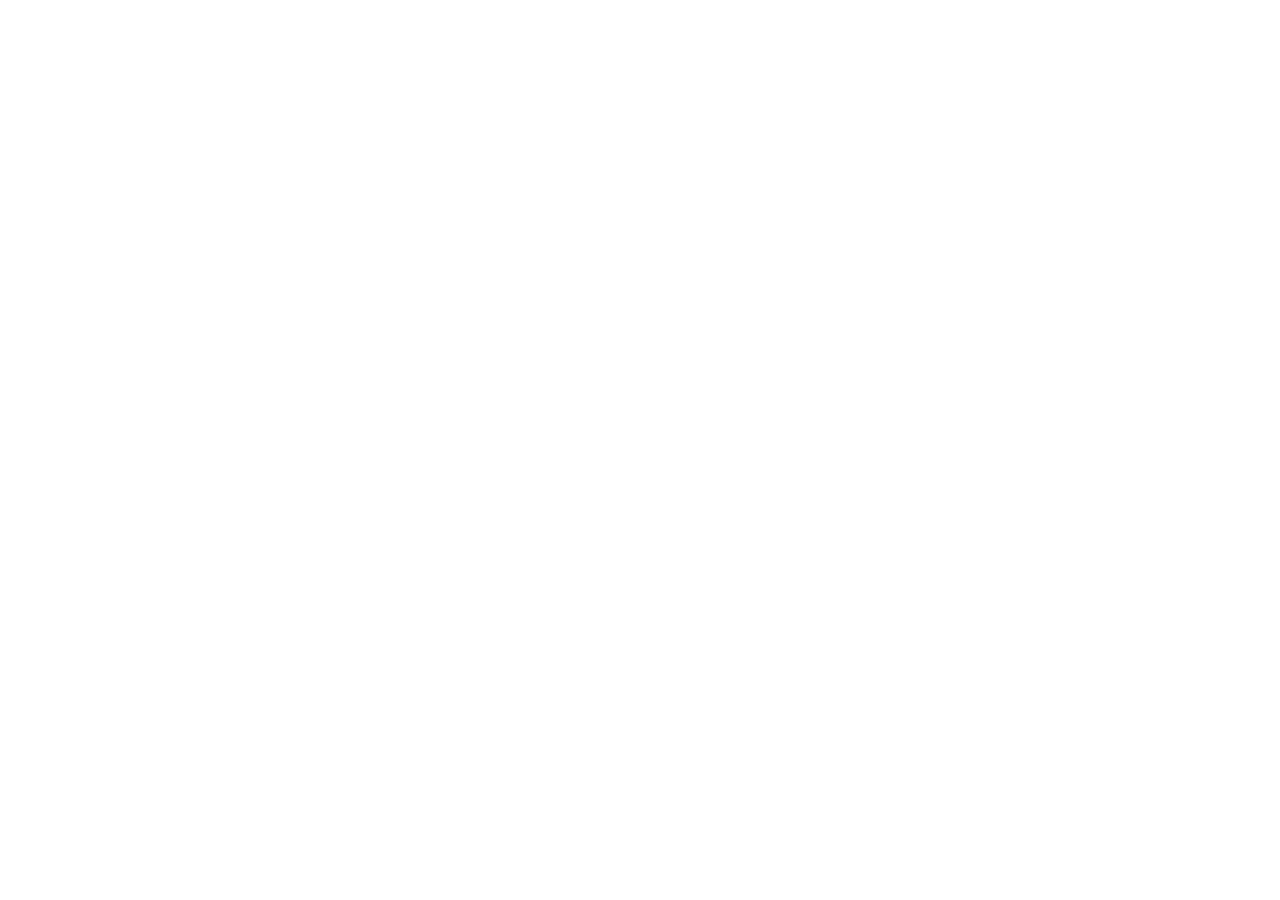
==== web.html @ 354cf011 "First commit" ====
<!DOCTYPE html>
<html lang="en">
<head>
    <meta charset="UTF-8">
    <meta name="viewport" content="width=device-width, initial-scale=1.0">
    <title>Assignment1</title>
</head>
<body>
    
</body>
</html>
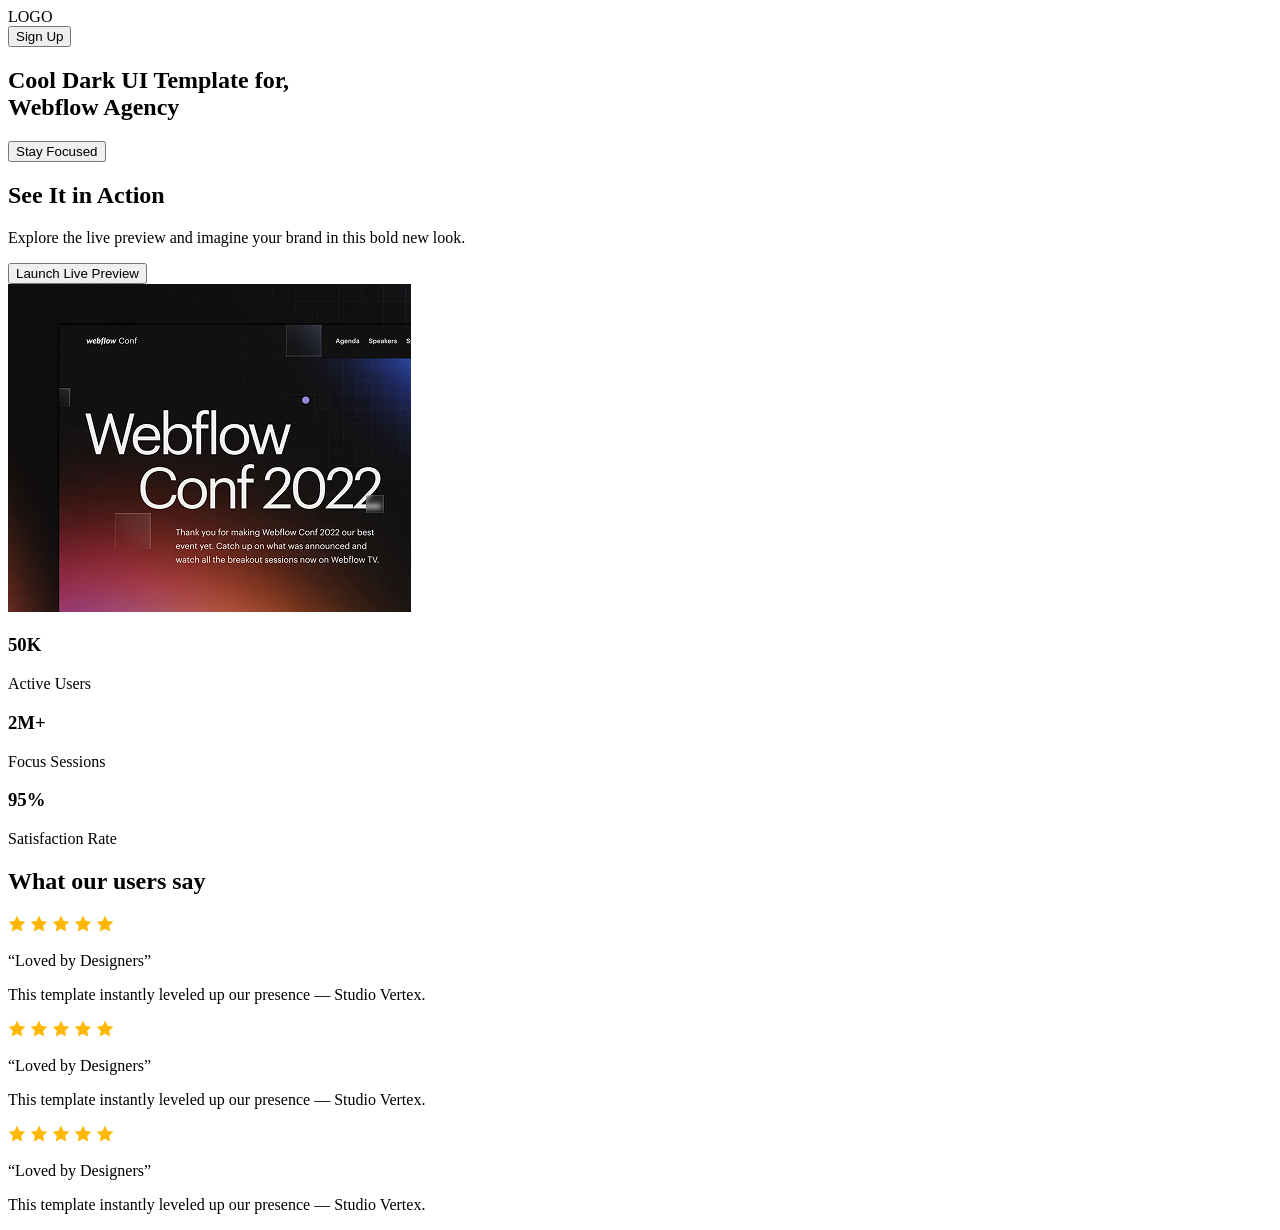
==== commit bf225855: "Second commit" ====
--- a/web.html
+++ b/web.html
@@ -6,6 +6,71 @@
     <title>Assignment1</title>
 </head>
 <body>
-    
+    <head class="header">
+        <div class="logo"> LOGO </div>
+        <button class="btn">Sign Up</button>
+    </head>
+
+    <section class="section">
+        <h1>Cool Dark UI Template for,<br>Webflow Agency</h1>
+        <button class="btn">Stay Focused</button>
+    </section>
+
+    <section class="action">
+        <div class="action2">
+            <h2>See It in Action</h2>
+            <p>Explore the live preview and imagine your brand in this bold new look.</p>
+            <button class="btn">Launch Live Preview</button>
+        </div>
+        <img src="wc-mini.png" alt="wait please" class="action-pic">
+    </section>
+
+    <section class="productive">
+    <div class="stat-box">
+      <h3>50K</h3>
+      <p>Active Users</p>
+    </div>
+    <div class="stat-box">
+      <h3>2M+</h3>
+      <p>Focus Sessions</p>
+    </div>
+    <div class="stat-box">
+      <h3>95%</h3>
+      <p>Satisfaction Rate</p>
+    </div>
+  </section>
+
+    <section class="reviews">
+    <h2>What our users say</h2>
+    <div class="review-container">
+      <div class="review">
+        <img src="icon-star.png" alt="star">
+        <img src="icon-star.png" alt="star">
+        <img src="icon-star.png" alt="star">
+        <img src="icon-star.png" alt="star">
+        <img src="icon-star.png" alt="star">
+        <p>“Loved by Designers”</p>
+        <p>This template instantly leveled up our presence — Studio Vertex.</p>
+      </div>
+      <div class="review">
+         <img src="icon-star.png" alt="star">
+        <img src="icon-star.png" alt="star">
+        <img src="icon-star.png" alt="star">
+        <img src="icon-star.png" alt="star">
+        <img src="icon-star.png" alt="star">
+        <p>“Loved by Designers”</p>
+        <p>This template instantly leveled up our presence — Studio Vertex.</p>
+      </div>
+      <div class="review">
+         <img src="icon-star.png" alt="star">
+        <img src="icon-star.png" alt="star">
+        <img src="icon-star.png" alt="star">
+        <img src="icon-star.png" alt="star">
+        <img src="icon-star.png" alt="star">
+        <p>“Loved by Designers”</p>
+        <p>This template instantly leveled up our presence — Studio Vertex.</p>
+      </div>
+    </div>
+  </section>
 </body>
 </html>
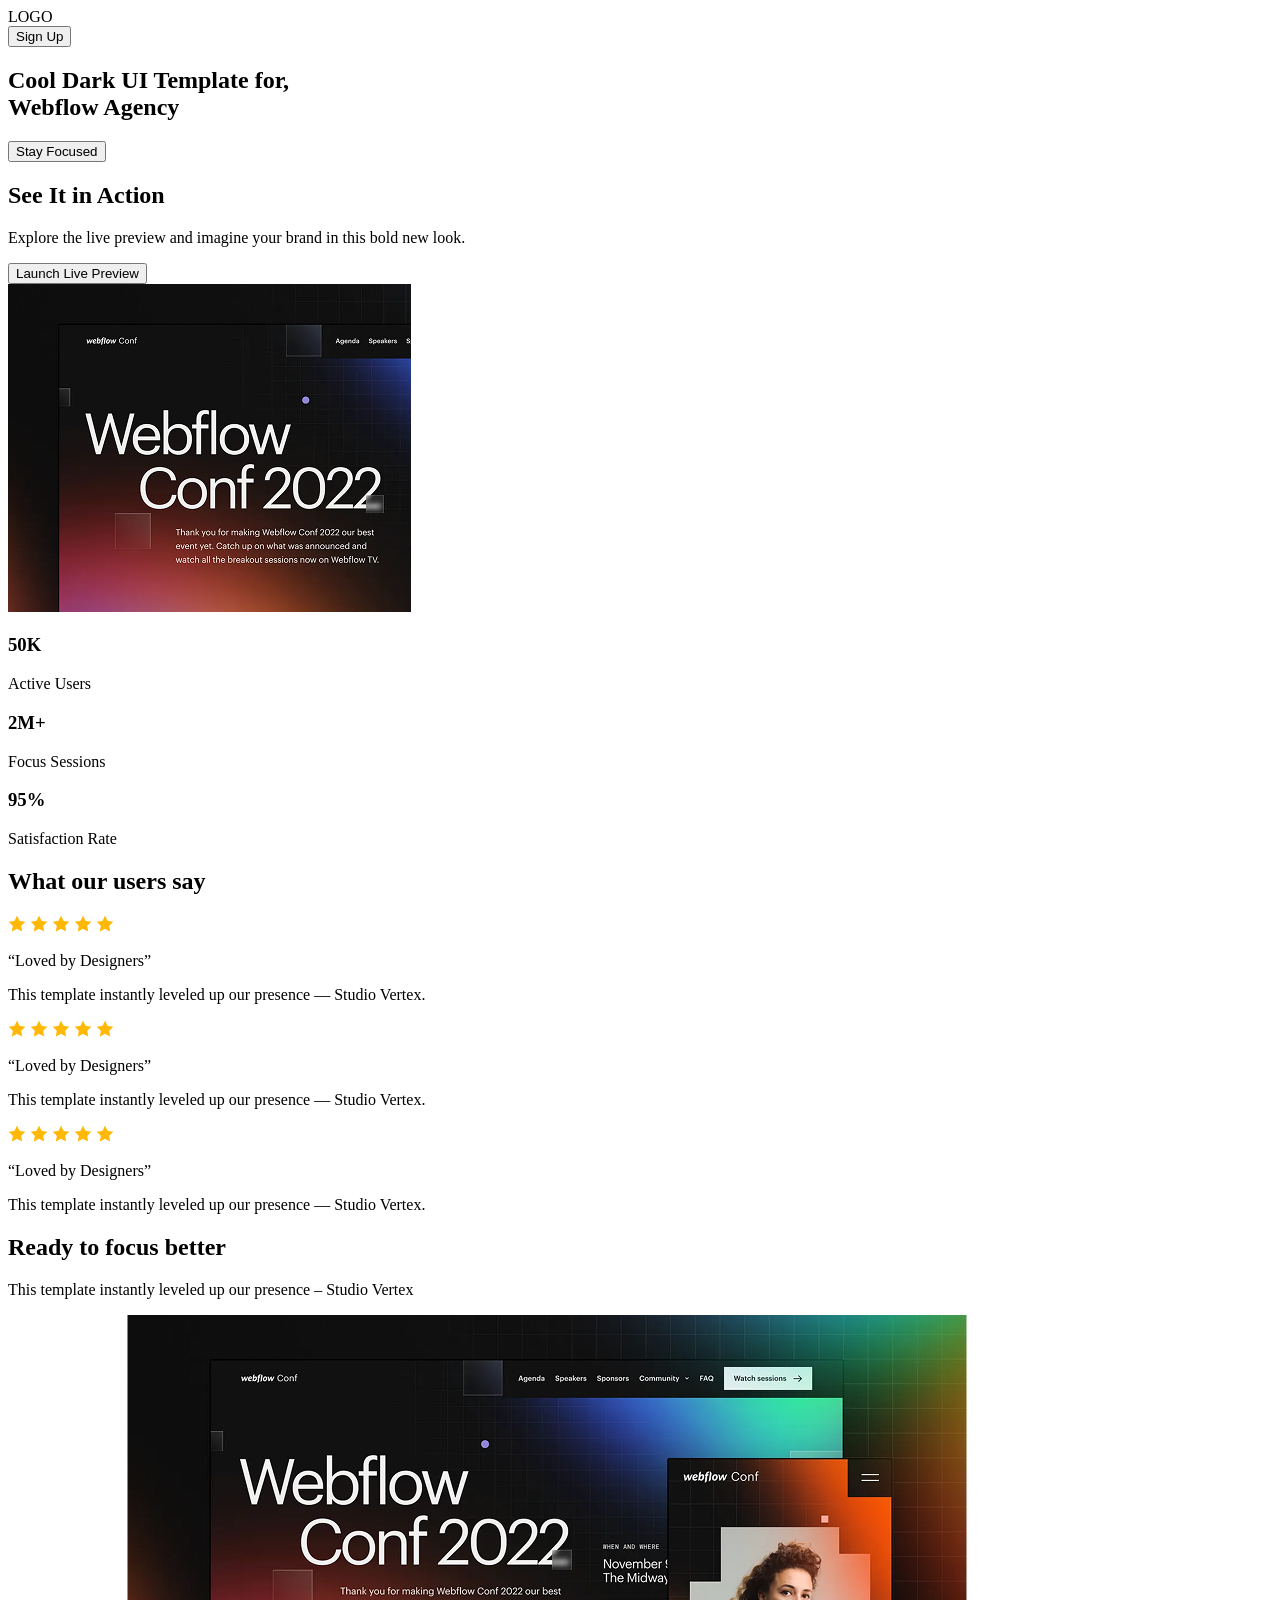
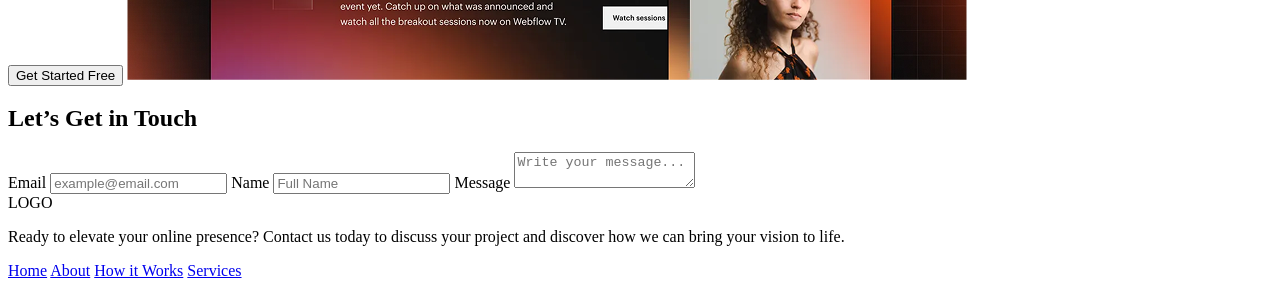
==== commit 66b70893: "Second commit" ====
--- a/web.html
+++ b/web.html
@@ -72,5 +72,36 @@
       </div>
     </div>
   </section>
+  <section class="focus">
+    <h2>Ready to focus better</h2>
+    <p>This template instantly leveled up our presence – Studio Vertex</p>
+    <button class="btn">Get Started Free</button>
+    <img src="wc-big.png" alt="FOCUS" class="focus-image">
+  </section>
+
+   <section class="Intouch">
+    <h2>Let’s Get in Touch</h2>
+    <form>
+      <label for="email">Email</label>
+    <input id="email" type="email" placeholder="example@email.com" required>
+
+    <label for="name">Name</label>
+    <input id="name" type="text" placeholder="Full Name" required>
+
+    <label for="message">Message</label>
+    <textarea id="message" placeholder="Write your message..." required></textarea>
+    </form>
+  </section>
+
+    <footer class="footer">
+    <div class="logo">LOGO</div>
+    <p>Ready to elevate your online presence? Contact us today to discuss your project and discover how we can bring your vision to life.</p>
+    <div class="footer-links">
+      <a href="#">Home</a>
+      <a href="#">About</a>
+      <a href="#">How it Works</a>
+      <a href="#">Services</a>
+    </div>
+  </footer>
 </body>
 </html>
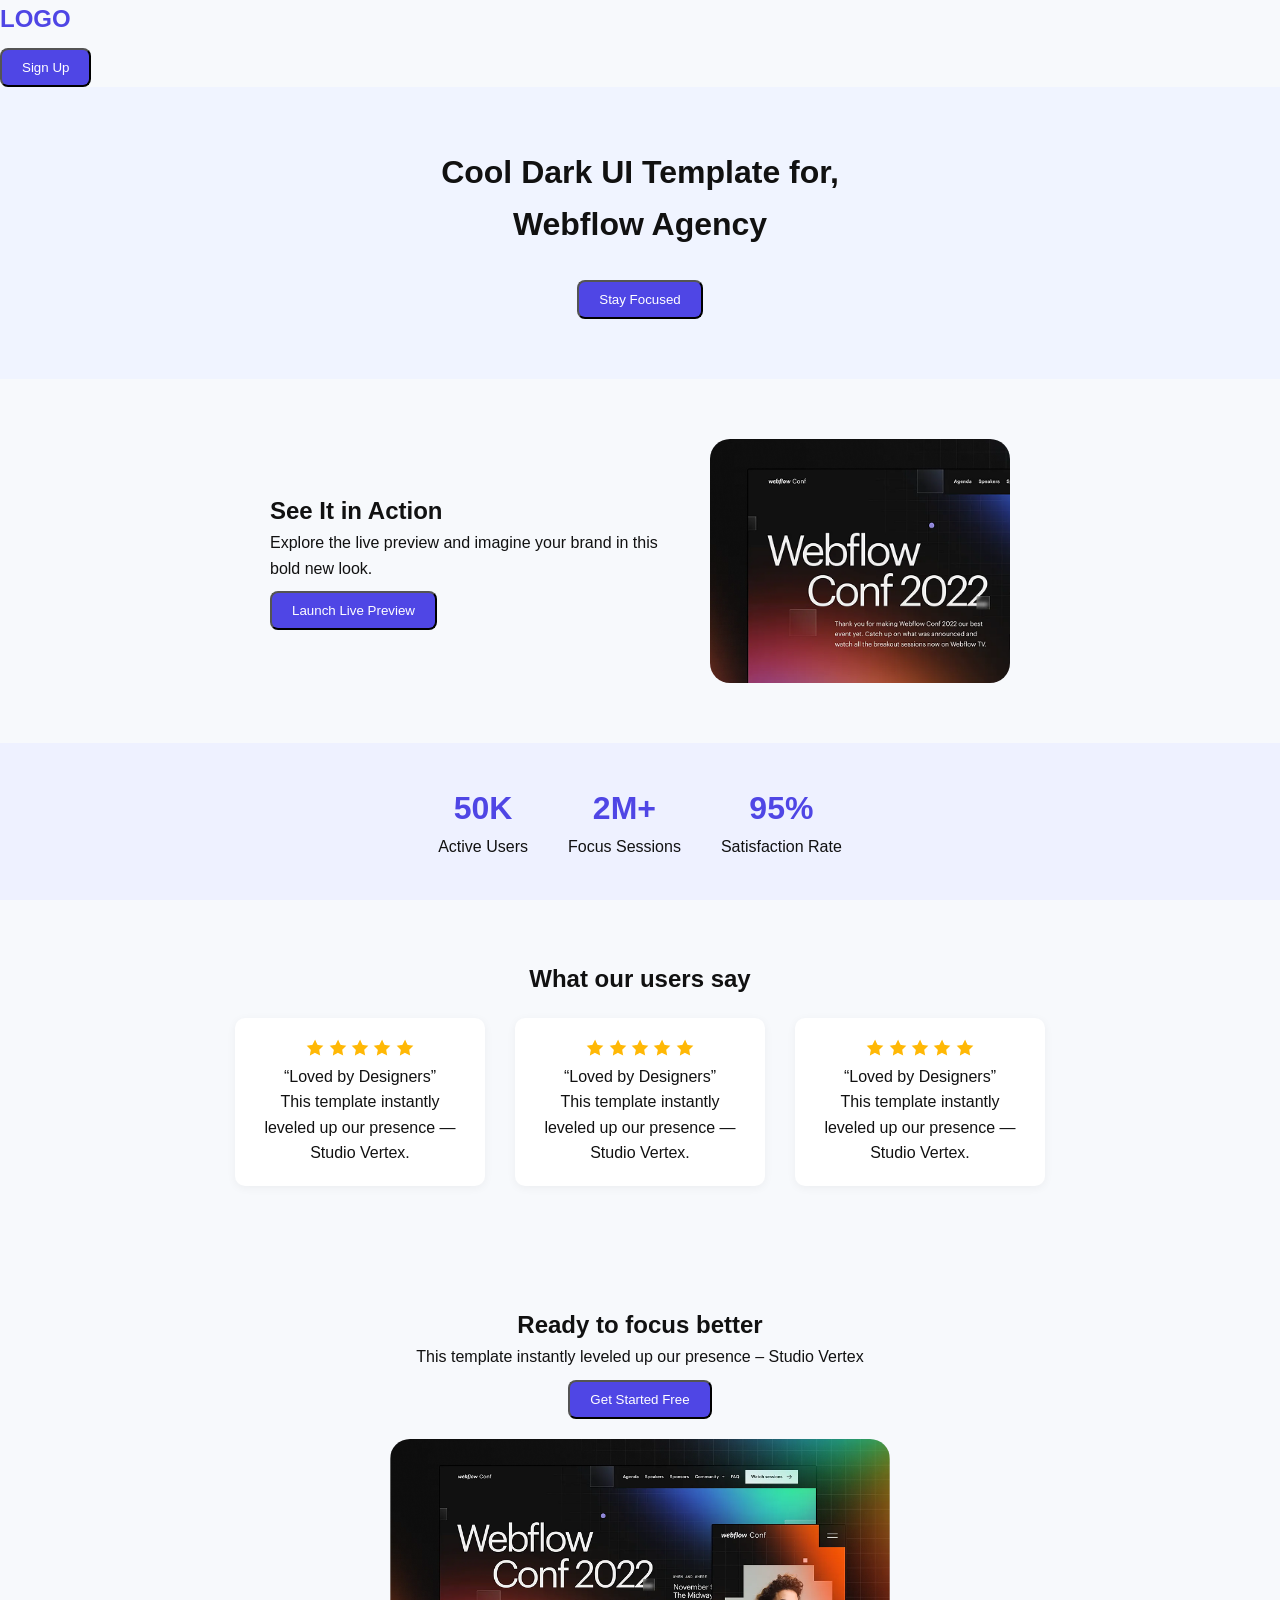
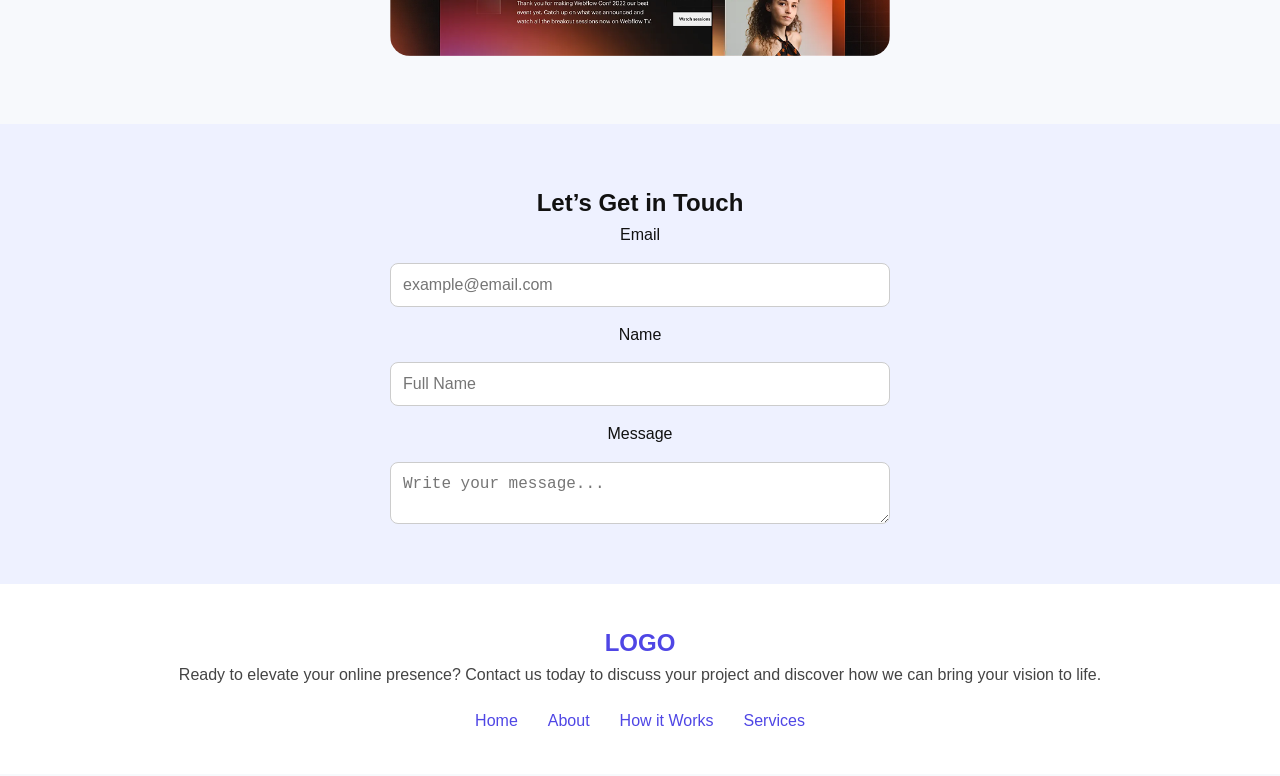
==== commit de977a64: "Second commit" ====
--- a/web.html
+++ b/web.html
@@ -4,6 +4,7 @@
     <meta charset="UTF-8">
     <meta name="viewport" content="width=device-width, initial-scale=1.0">
     <title>Assignment1</title>
+    <link rel="stylesheet" href="style.css">
 </head>
 <body>
     <head class="header">
@@ -26,15 +27,15 @@
     </section>
 
     <section class="productive">
-    <div class="stat-box">
+    <div class="productive-box">
       <h3>50K</h3>
       <p>Active Users</p>
     </div>
-    <div class="stat-box">
+    <div class="productive-box">
       <h3>2M+</h3>
       <p>Focus Sessions</p>
     </div>
-    <div class="stat-box">
+    <div class="productive-box">
       <h3>95%</h3>
       <p>Satisfaction Rate</p>
     </div>
@@ -75,12 +76,14 @@
   <section class="focus">
     <h2>Ready to focus better</h2>
     <p>This template instantly leveled up our presence – Studio Vertex</p>
-    <button class="btn">Get Started Free</button>
+    <button class="btn">Get Started Free</button><br>
     <img src="wc-big.png" alt="FOCUS" class="focus-image">
   </section>
 
-   <section class="Intouch">
-    <h2>Let’s Get in Touch</h2>
+   <section class="contact">
+    <div>
+         <h2>Let’s Get in Touch</h2>
+    </div>
     <form>
       <label for="email">Email</label>
     <input id="email" type="email" placeholder="example@email.com" required>
--- a/style.css
+++ b/style.css
@@ -0,0 +1,149 @@
+* {
+  margin: 0;
+  padding: 0;
+  box-sizing: border-box;
+}
+
+body {
+  font-family: 'Arial', sans-serif;
+  background-color: #f7f9fc;
+  color: #111;
+  line-height: 1.6;
+}
+
+a {
+  text-decoration: none;
+}
+
+.btn {
+  background-color: #4f46e5;
+  color: #fff;
+  padding: 10px 20px;
+  border-radius: 8px;
+  display: inline-block;
+  margin-top: 10px;
+}
+
+.header {
+  display: flex;
+  justify-content: space-between;
+  padding: 20px 40px;
+  background-color: #fff;
+  box-shadow: 0 2px 5px rgba(0,0,0,0.05);
+}
+
+.logo {
+  font-weight: bold;
+  font-size: 24px;
+  color: #4f46e5;
+}
+.section {
+  text-align: center;
+  padding: 60px 20px;
+  background-color: #f0f4ff;
+}
+
+.section h1 {
+  font-size: 2rem;
+  margin-bottom: 20px;
+}
+.action {
+  display: flex;
+  flex-wrap: wrap;
+  align-items: center;
+  padding: 60px 20px;
+  justify-content: center;
+  gap: 40px;
+}
+
+.action2 {
+  max-width: 400px;
+}
+
+.action-pic{
+  max-width: 300px;
+  border-radius: 20px;
+}
+.productive {
+  display: flex;
+  justify-content: center;
+  background-color: #eef1ff;
+  padding: 40px;
+  gap: 40px;
+  text-align: center;
+}
+
+.productive-box h3 {
+  font-size: 2rem;
+  color: #4f46e5;
+}
+.reviews {
+  text-align: center;
+  padding: 60px 20px;
+}
+
+.review-container {
+  display: flex;
+  justify-content: center;
+  gap: 30px;
+  flex-wrap: wrap;
+  margin-top: 20px;
+}
+
+.review {
+  background-color: #fff;
+  border-radius: 10px;
+  padding: 20px;
+  width: 250px;
+  box-shadow: 0 2px 10px rgba(0,0,0,0.05);
+}
+.focus {
+  text-align: center;
+  padding: 60px 20px;
+  background-color: #f7f9fc;
+}
+
+.focus-image {
+  max-width: 500px;
+  margin-top: 20px;
+  border-radius: 20px;
+}
+.contact {
+  background-color: #eef1ff;
+  padding: 60px 20px;
+  text-align: center;
+}
+
+.contact form {
+  max-width: 500px;
+  margin: auto;
+  display: flex;
+  flex-direction: column;
+  gap: 15px;
+}
+
+.contact input,
+.contact textarea {
+  padding: 12px;
+  border: 1px solid #ccc;
+  border-radius: 8px;
+  font-size: 16px;
+}
+
+.footer {
+  padding: 40px 20px;
+  text-align: center;
+  background-color: #fff;
+  color: #444;
+}
+
+.footer-links {
+  margin-top: 20px;
+  display: flex;
+  justify-content: center;
+  gap: 30px;
+}
+
+.footer-links a {
+  color: #4f46e5;
+}
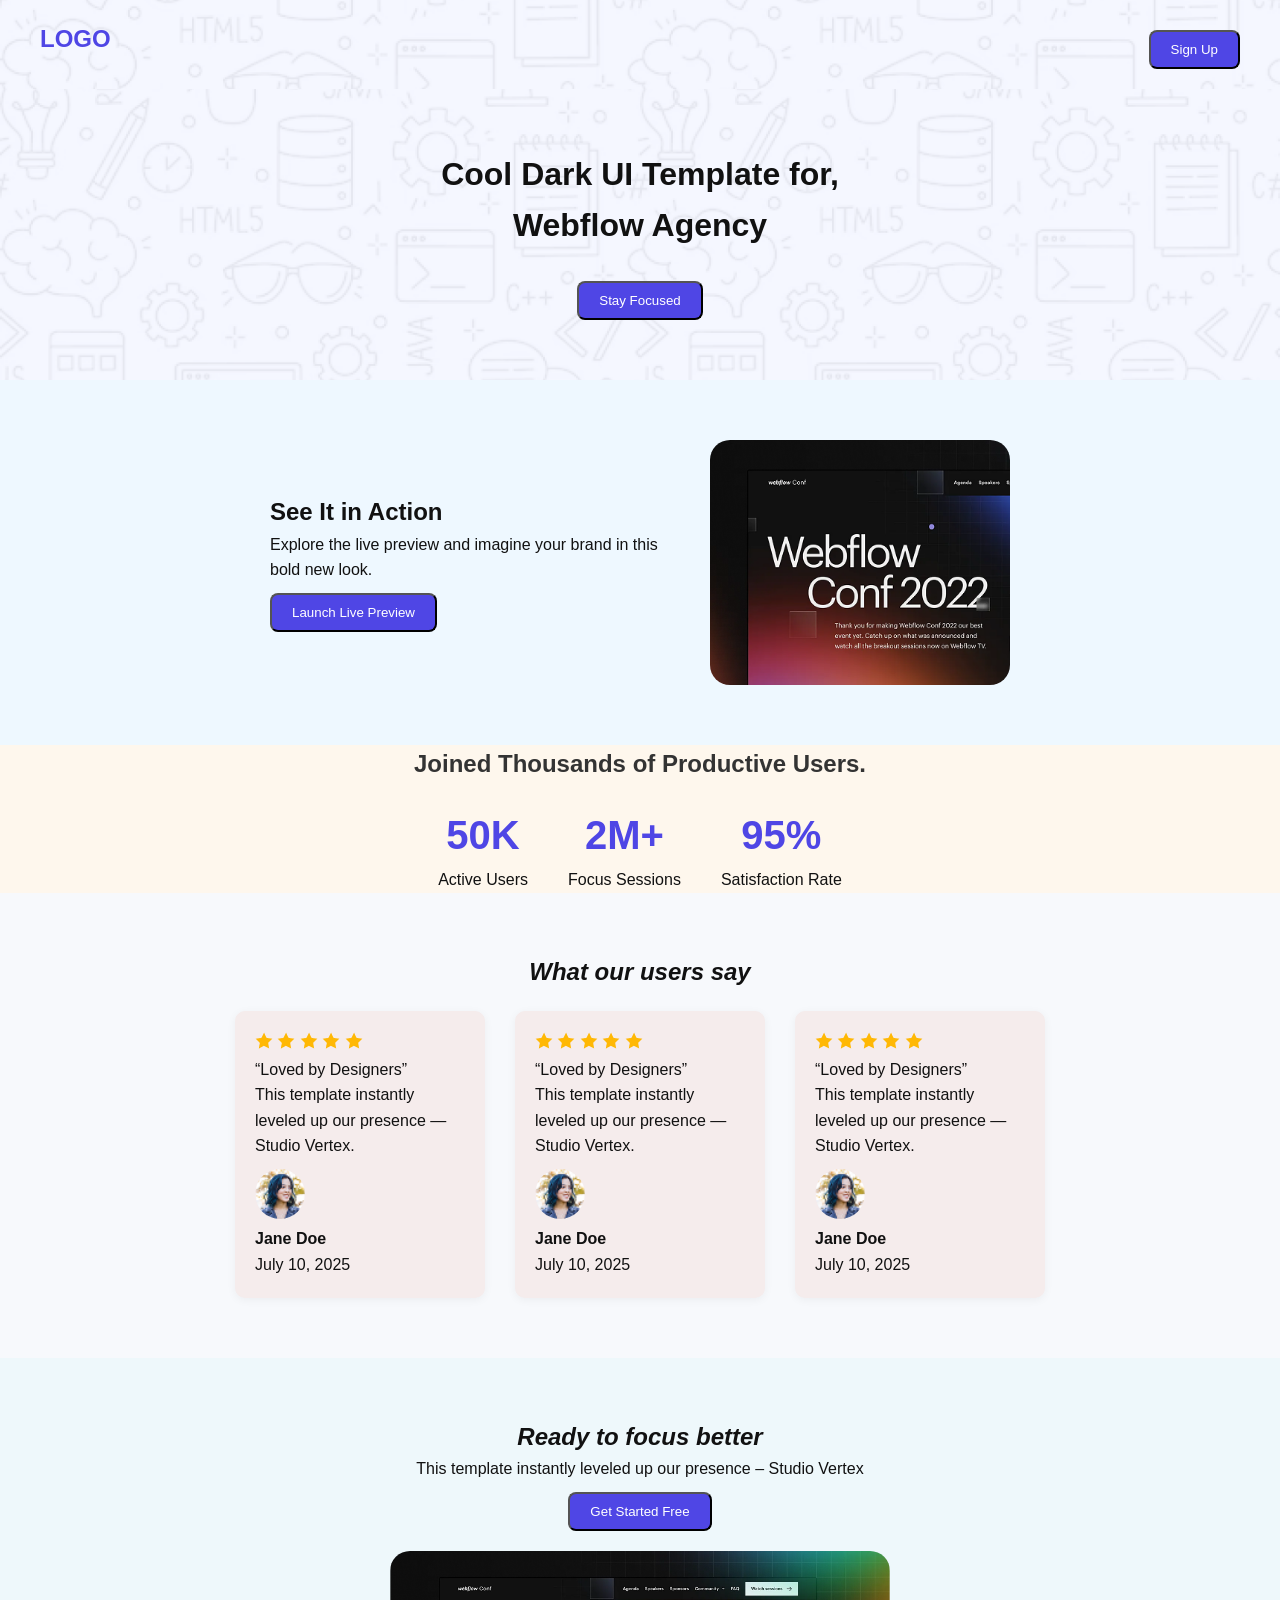
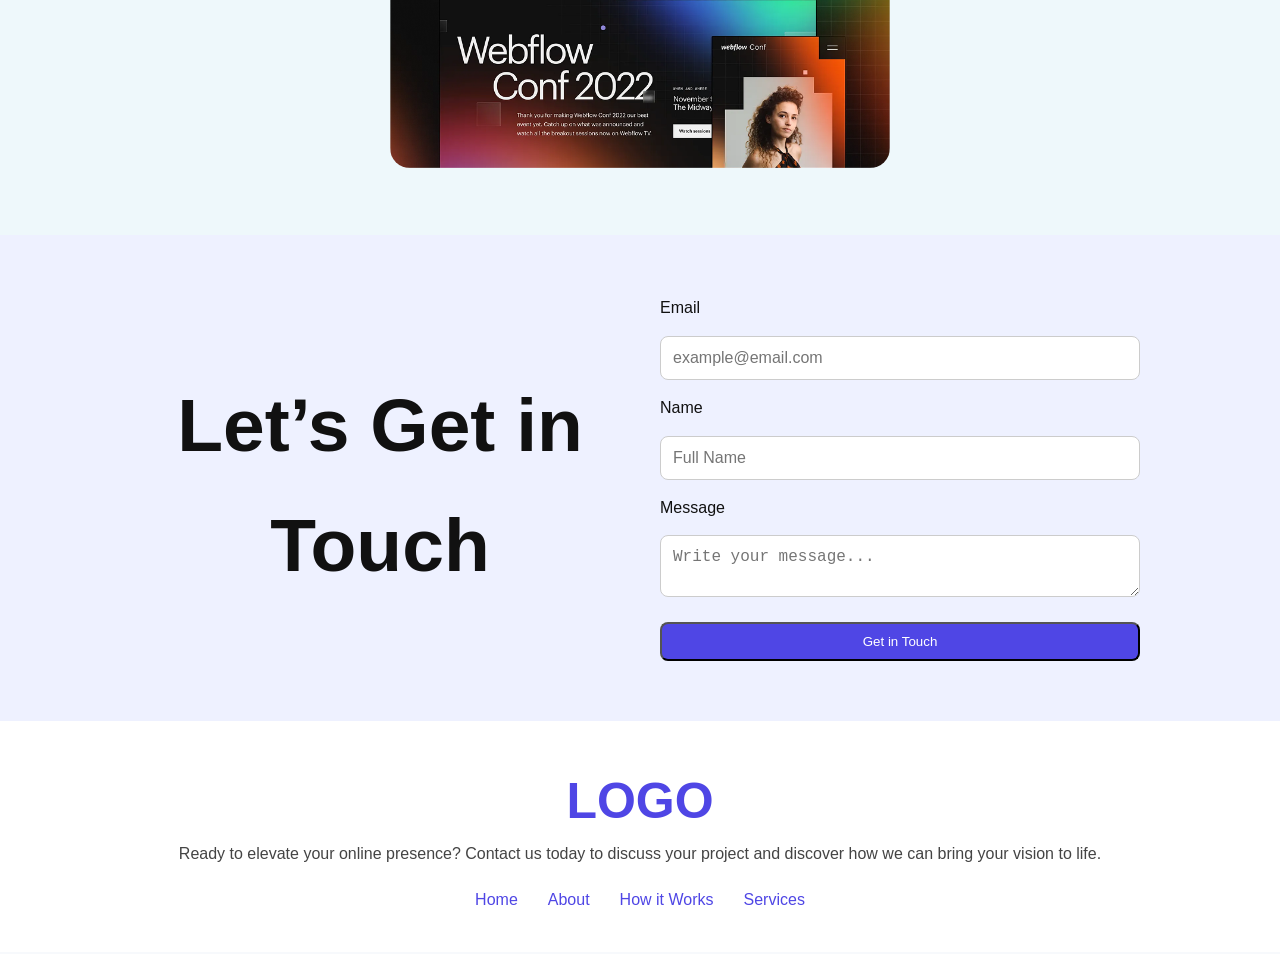
==== commit b32ec7b8: "Second commit" ====
--- a/web.html
+++ b/web.html
@@ -7,10 +7,10 @@
     <link rel="stylesheet" href="style.css">
 </head>
 <body>
-    <head class="header">
+    <header class="header">
         <div class="logo"> LOGO </div>
         <button class="btn">Sign Up</button>
-    </head>
+    </header>
 
     <section class="section">
         <h1>Cool Dark UI Template for,<br>Webflow Agency</h1>
@@ -27,22 +27,28 @@
     </section>
 
     <section class="productive">
-    <div class="productive-box">
-      <h3>50K</h3>
-      <p>Active Users</p>
+  <div class="productive-content">
+    <h2>Joined Thousands of Productive Users.</h2>
+    <div class="productive-boxes">
+      <div class="productive-box">
+        <h3>50K</h3>
+        <p>Active Users</p>
+      </div>
+      <div class="productive-box">
+        <h3>2M+</h3>
+        <p>Focus Sessions</p>
+      </div>
+      <div class="productive-box">
+        <h3>95%</h3>
+        <p>Satisfaction Rate</p>
+      </div>
     </div>
-    <div class="productive-box">
-      <h3>2M+</h3>
-      <p>Focus Sessions</p>
-    </div>
-    <div class="productive-box">
-      <h3>95%</h3>
-      <p>Satisfaction Rate</p>
-    </div>
-  </section>
+  </div>
+</section>
+
 
     <section class="reviews">
-    <h2>What our users say</h2>
+    <h2 style="text-align: center;"><i>What our users say</i></h2>
     <div class="review-container">
       <div class="review">
         <img src="icon-star.png" alt="star">
@@ -52,37 +58,47 @@
         <img src="icon-star.png" alt="star">
         <p>“Loved by Designers”</p>
         <p>This template instantly leveled up our presence — Studio Vertex.</p>
+        <img src="avatar.png" alt="reviewer" class="reviewer-img">
+       <p><strong>Jane Doe</strong></p>
+       <p>July 10, 2025</p>
       </div>
       <div class="review">
-         <img src="icon-star.png" alt="star">
+        <img src="icon-star.png" alt="star">
         <img src="icon-star.png" alt="star">
         <img src="icon-star.png" alt="star">
         <img src="icon-star.png" alt="star">
         <img src="icon-star.png" alt="star">
         <p>“Loved by Designers”</p>
         <p>This template instantly leveled up our presence — Studio Vertex.</p>
+        <img src="avatar.png" alt="reviewer" class="reviewer-img">
+       <p><strong>Jane Doe</strong></p>
+       <p>July 10, 2025</p>
       </div>
       <div class="review">
-         <img src="icon-star.png" alt="star">
+        <img src="icon-star.png" alt="star">
         <img src="icon-star.png" alt="star">
         <img src="icon-star.png" alt="star">
         <img src="icon-star.png" alt="star">
         <img src="icon-star.png" alt="star">
         <p>“Loved by Designers”</p>
         <p>This template instantly leveled up our presence — Studio Vertex.</p>
+        <img src="avatar.png" alt="reviewer" class="reviewer-img">
+       <p><strong>Jane Doe</strong></p>
+       <p>July 10, 2025</p>
       </div>
     </div>
   </section>
   <section class="focus">
-    <h2>Ready to focus better</h2>
+    <h2><i>Ready to focus better</i></h2>
     <p>This template instantly leveled up our presence – Studio Vertex</p>
     <button class="btn">Get Started Free</button><br>
     <img src="wc-big.png" alt="FOCUS" class="focus-image">
   </section>
 
    <section class="contact">
-    <div>
-         <h2>Let’s Get in Touch</h2>
+    <div class="contact-wrapper">
+         <div class="contact-title">
+      <h2>Let’s Get in Touch</h2>
     </div>
     <form>
       <label for="email">Email</label>
@@ -93,11 +109,13 @@
 
     <label for="message">Message</label>
     <textarea id="message" placeholder="Write your message..." required></textarea>
+      <button class="btn" type="submit">Get in Touch</button>
     </form>
+    </div>
   </section>
 
     <footer class="footer">
-    <div class="logo">LOGO</div>
+    <div class="logo" style="font-size: 50px;">LOGO</div>
     <p>Ready to elevate your online presence? Contact us today to discuss your project and discover how we can bring your vision to life.</p>
     <div class="footer-links">
       <a href="#">Home</a>
--- a/style.css
+++ b/style.css
@@ -23,13 +23,18 @@
   display: inline-block;
   margin-top: 10px;
 }
-
+.btn:hover {
+  background-color: #3730a3;
+  transform: scale(1.05);
+  transition: all 0.3s ease;
+}
 .header {
   display: flex;
   justify-content: space-between;
   padding: 20px 40px;
   background-color: #fff;
   box-shadow: 0 2px 5px rgba(0,0,0,0.05);
+   background: url('Hero-bg.png') no-repeat center center/cover;
 }
 
 .logo {
@@ -41,6 +46,7 @@
   text-align: center;
   padding: 60px 20px;
   background-color: #f0f4ff;
+  background: url('Hero-bg.png') no-repeat center center/cover;
 }
 
 .section h1 {
@@ -54,6 +60,7 @@
   padding: 60px 20px;
   justify-content: center;
   gap: 40px;
+  background-color: rgb(238, 248, 255);
 }
 
 .action2 {
@@ -64,22 +71,30 @@
   max-width: 300px;
   border-radius: 20px;
 }
-.productive {
+.productive-content {
+  text-align: center;
+  background-color: rgb(254, 247, 237);
+}
+
+.productive h2 {
+  font-size: 24px;
+  margin-bottom: 20px;
+  color: #333;
+}
+.productive h3{
+  font-size: 40px;
+  color: #4f46e5;
+}
+.productive-boxes {
   display: flex;
   justify-content: center;
-  background-color: #eef1ff;
-  padding: 40px;
   gap: 40px;
-  text-align: center;
 }
 
-.productive-box h3 {
-  font-size: 2rem;
-  color: #4f46e5;
-}
 .reviews {
-  text-align: center;
+  text-align: left ;
   padding: 60px 20px;
+  background-color: #f7f9fc;
 }
 
 .review-container {
@@ -91,16 +106,24 @@
 }
 
 .review {
-  background-color: #fff;
+  background-color: #f5ecec;
   border-radius: 10px;
   padding: 20px;
   width: 250px;
   box-shadow: 0 2px 10px rgba(0,0,0,0.05);
 }
+.reviewer-img {
+  width: 50px;
+  height: 50px;
+  border-radius: 50%;
+  margin-top: 10px;
+  align-items: left;
+}
+
 .focus {
   text-align: center;
   padding: 60px 20px;
-  background-color: #f7f9fc;
+  background-color: #eef8fb;
 }
 
 .focus-image {
@@ -113,13 +136,30 @@
   padding: 60px 20px;
   text-align: center;
 }
-
+.contact-wrapper {
+  display: flex;
+  justify-content: space-between;
+  align-items: flex-start;
+  gap: 40px;
+  max-width: 1000px;
+  margin: auto;
+  flex-wrap: wrap;
+  text-align: left;
+}
+.contact-title {
+  flex: 1;
+  text-align: center;
+  font-size: 50px;
+  margin-bottom: 30px;
+  margin-top: 70px;
+}
 .contact form {
   max-width: 500px;
   margin: auto;
   display: flex;
   flex-direction: column;
   gap: 15px;
+  flex: 1;
 }
 
 .contact input,
@@ -129,7 +169,6 @@
   border-radius: 8px;
   font-size: 16px;
 }
-
 .footer {
   padding: 40px 20px;
   text-align: center;
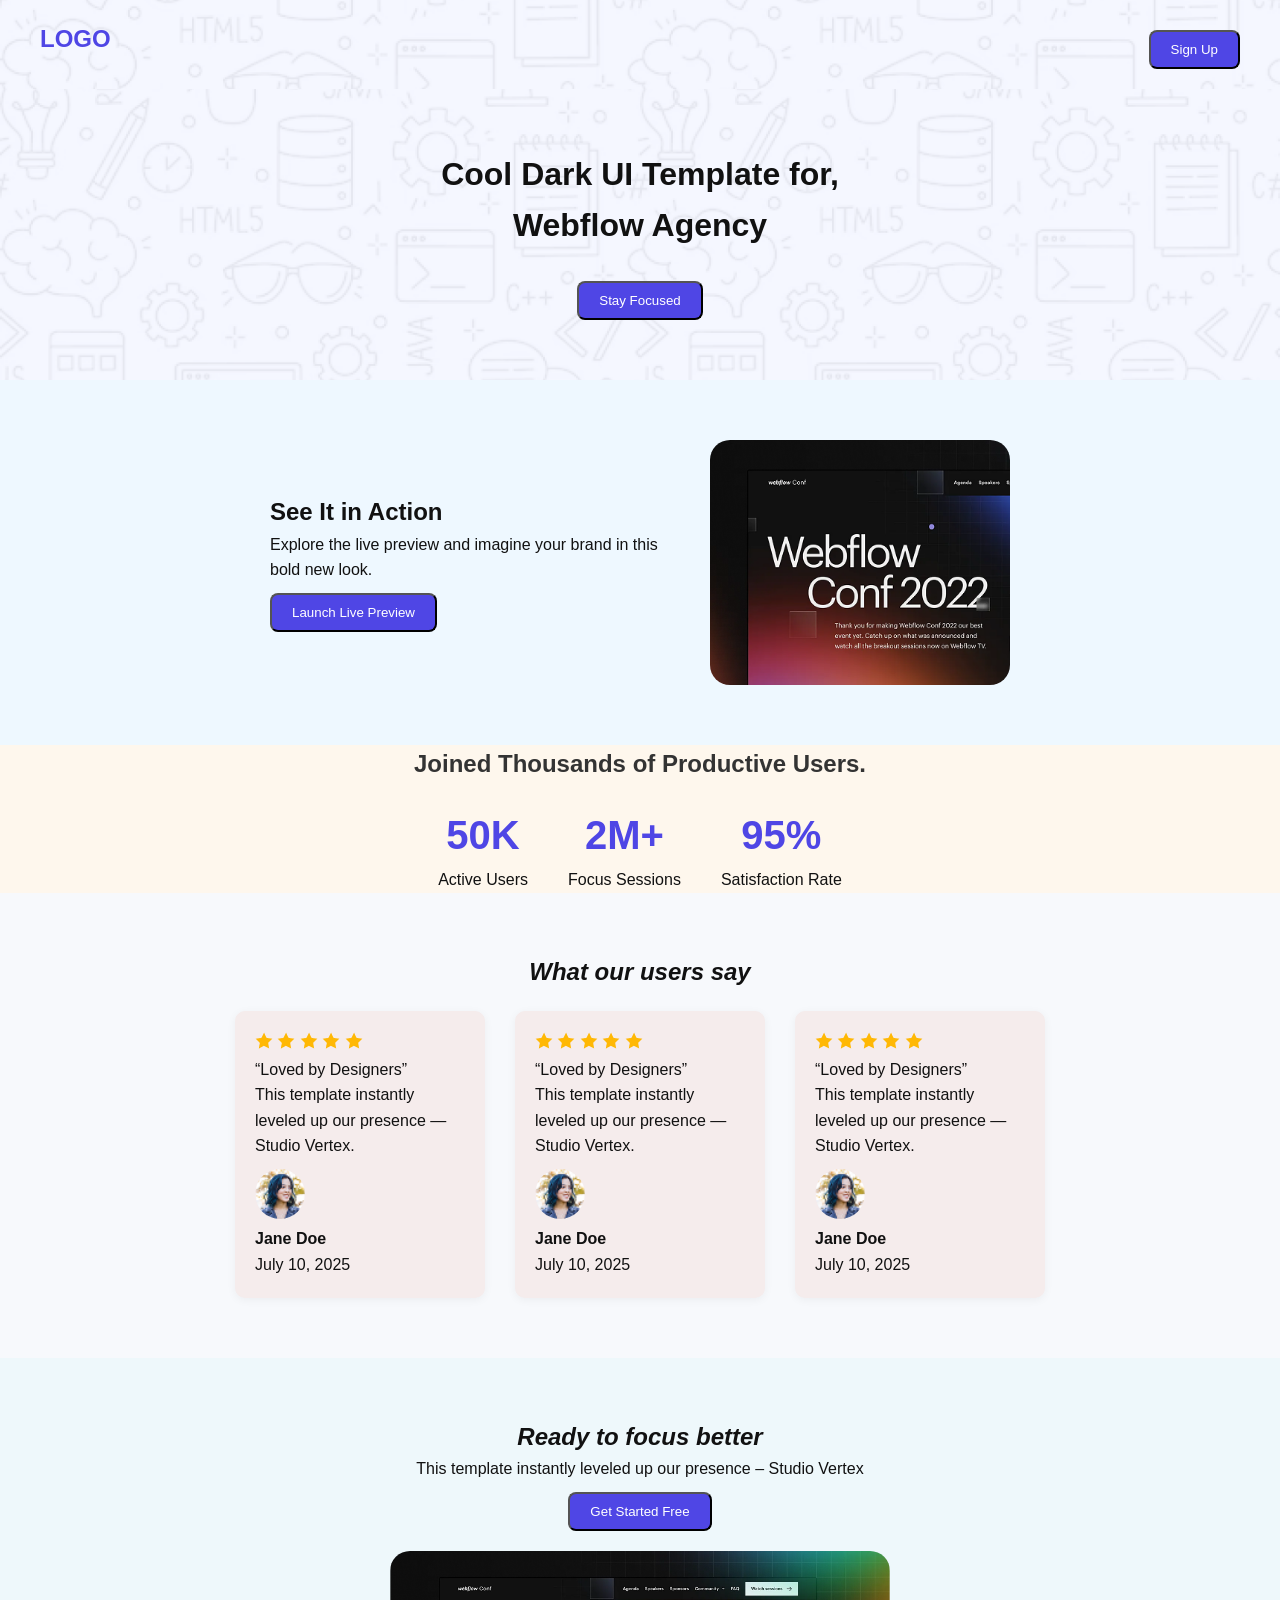
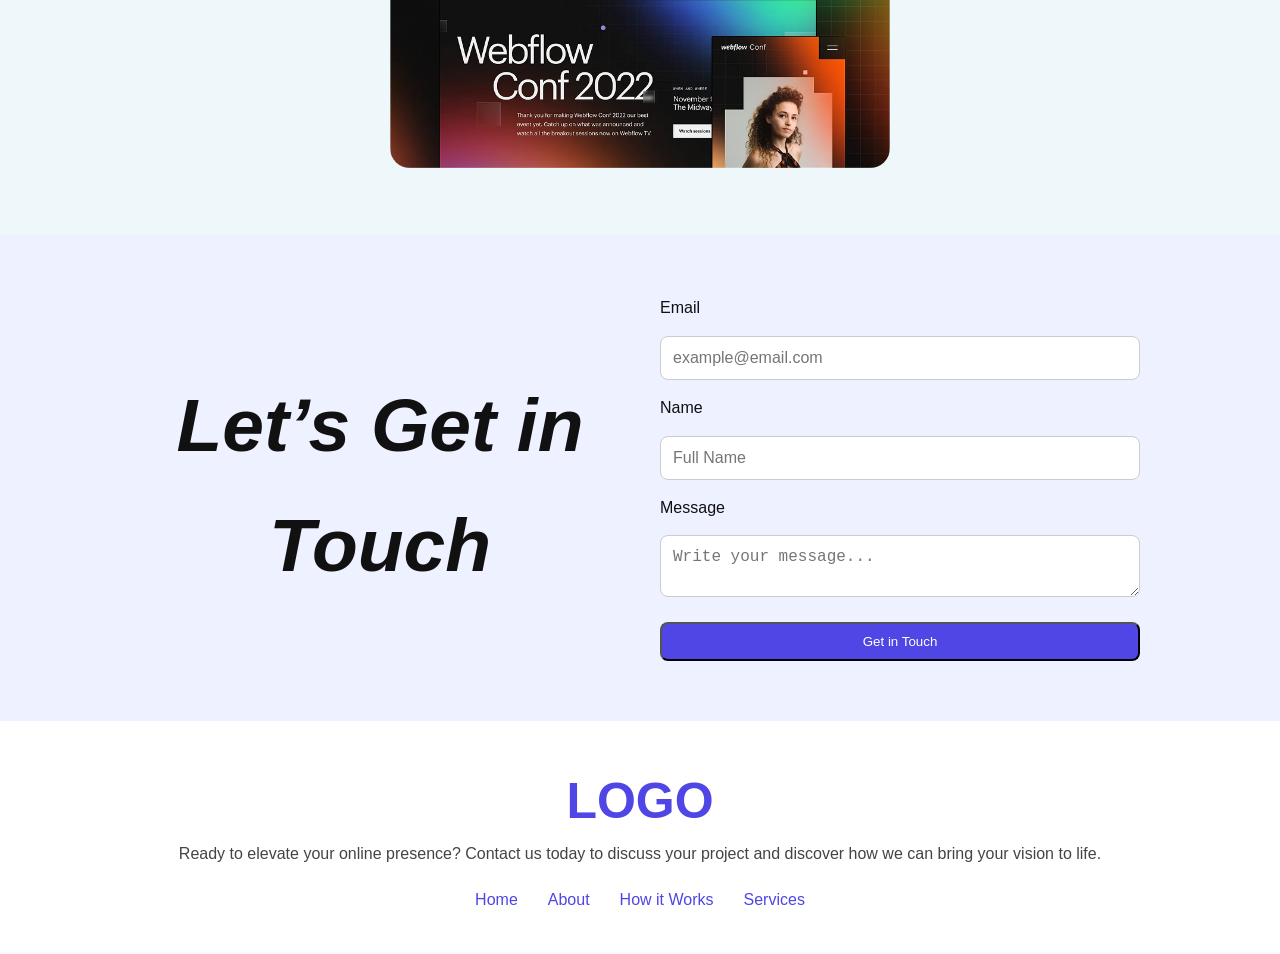
==== commit 80e41ce3: "Second commit" ====
--- a/web.html
+++ b/web.html
@@ -98,7 +98,7 @@
    <section class="contact">
     <div class="contact-wrapper">
          <div class="contact-title">
-      <h2>Let’s Get in Touch</h2>
+      <h2><i>Let’s Get in Touch</i></h2>
     </div>
     <form>
       <label for="email">Email</label>
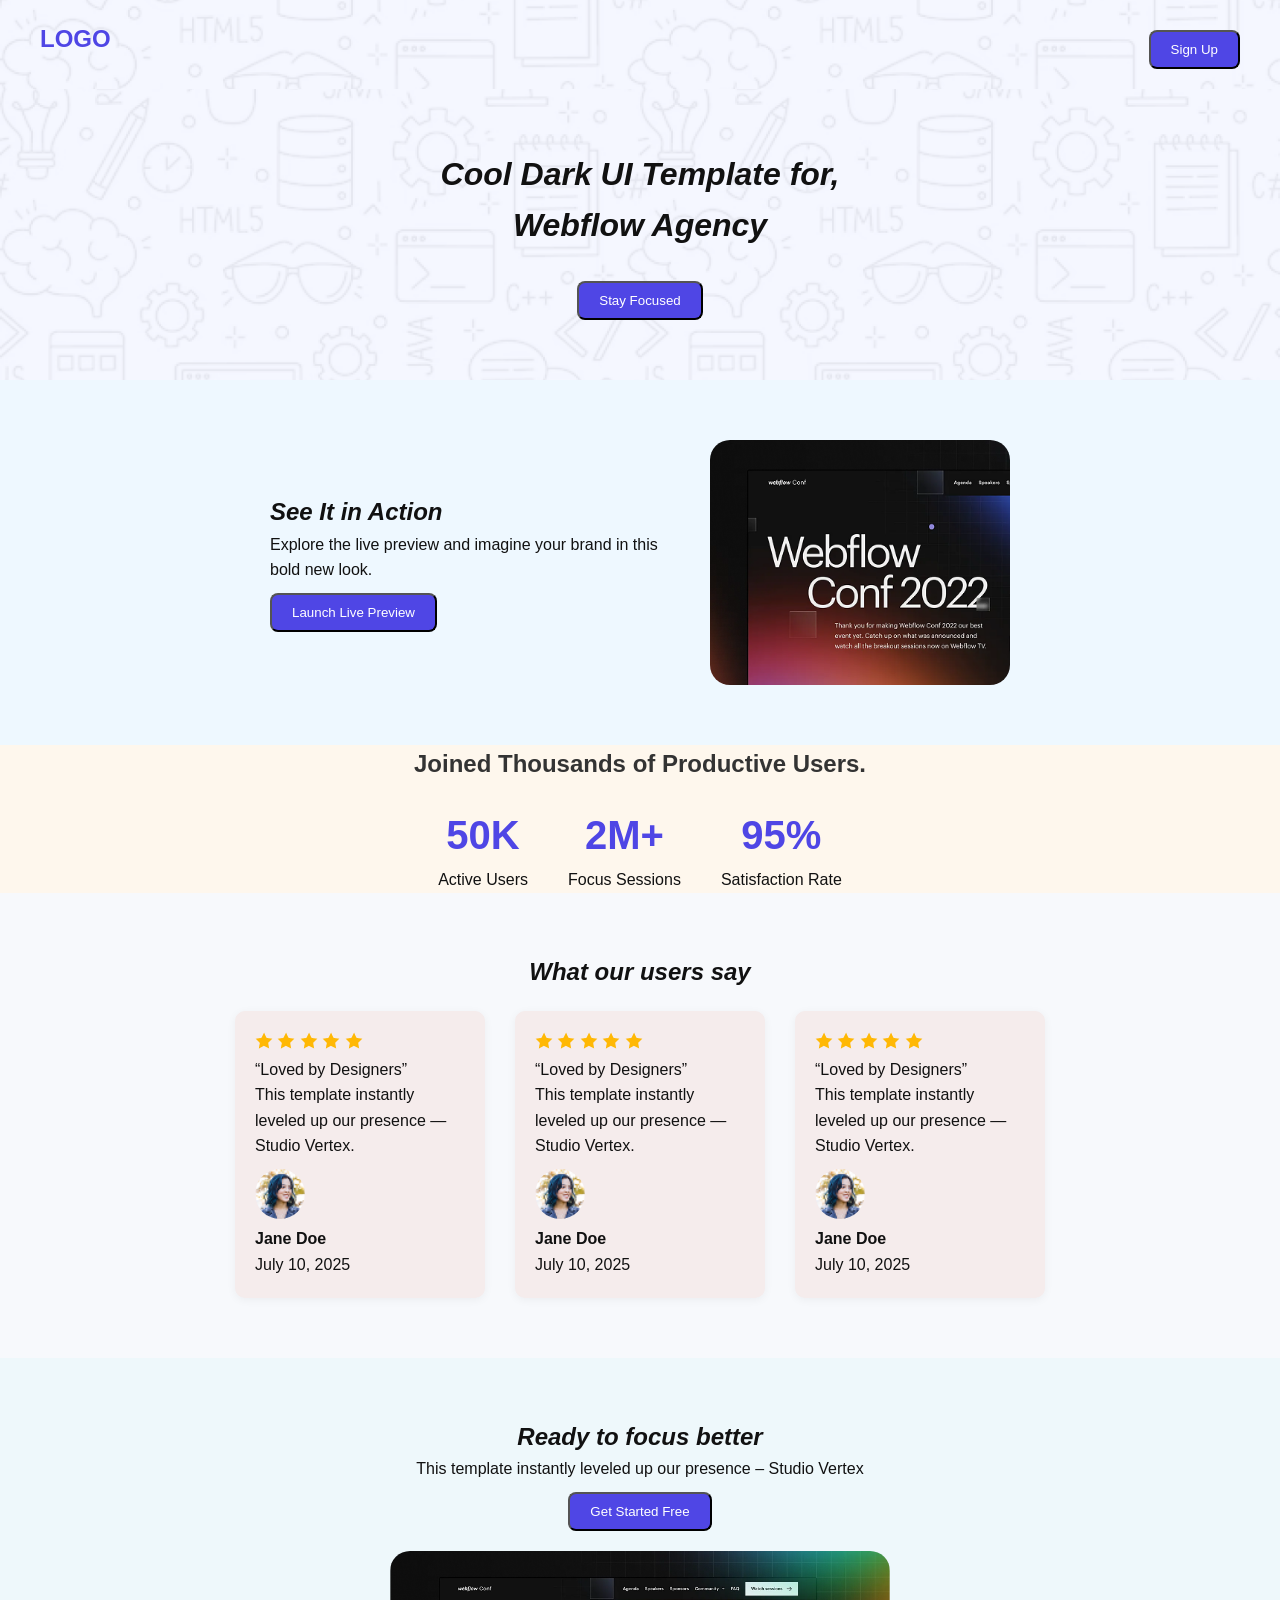
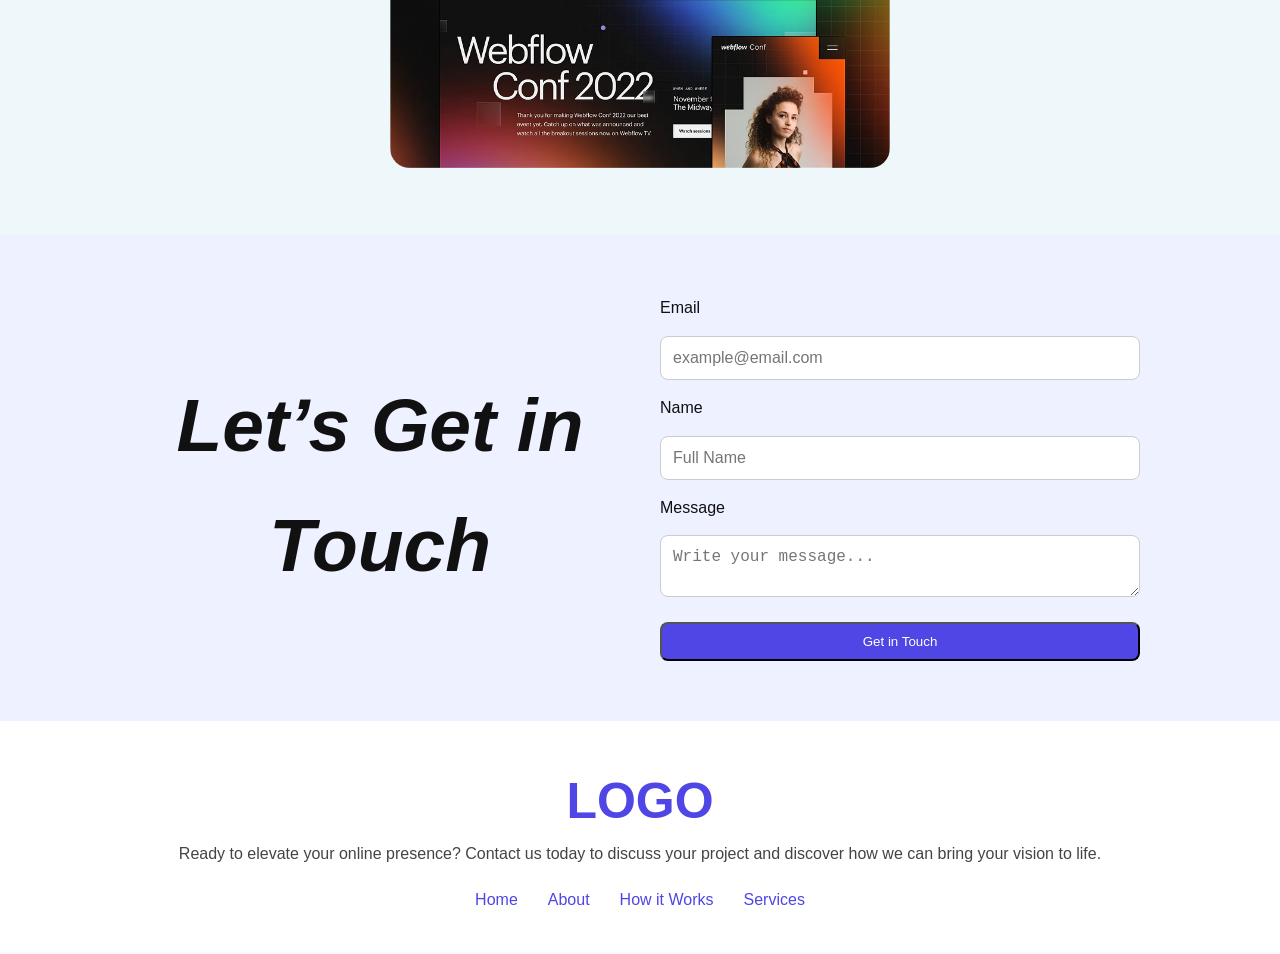
==== commit 617dcd25: "seventh commit" ====
--- a/web.html
+++ b/web.html
@@ -13,13 +13,13 @@
     </header>
 
     <section class="section">
-        <h1>Cool Dark UI Template for,<br>Webflow Agency</h1>
+        <h1><i>Cool Dark UI Template for,<br>Webflow Agency</i></h1>
         <button class="btn">Stay Focused</button>
     </section>
 
     <section class="action">
         <div class="action2">
-            <h2>See It in Action</h2>
+            <h2><i>See It in Action</i></h2>
             <p>Explore the live preview and imagine your brand in this bold new look.</p>
             <button class="btn">Launch Live Preview</button>
         </div>
